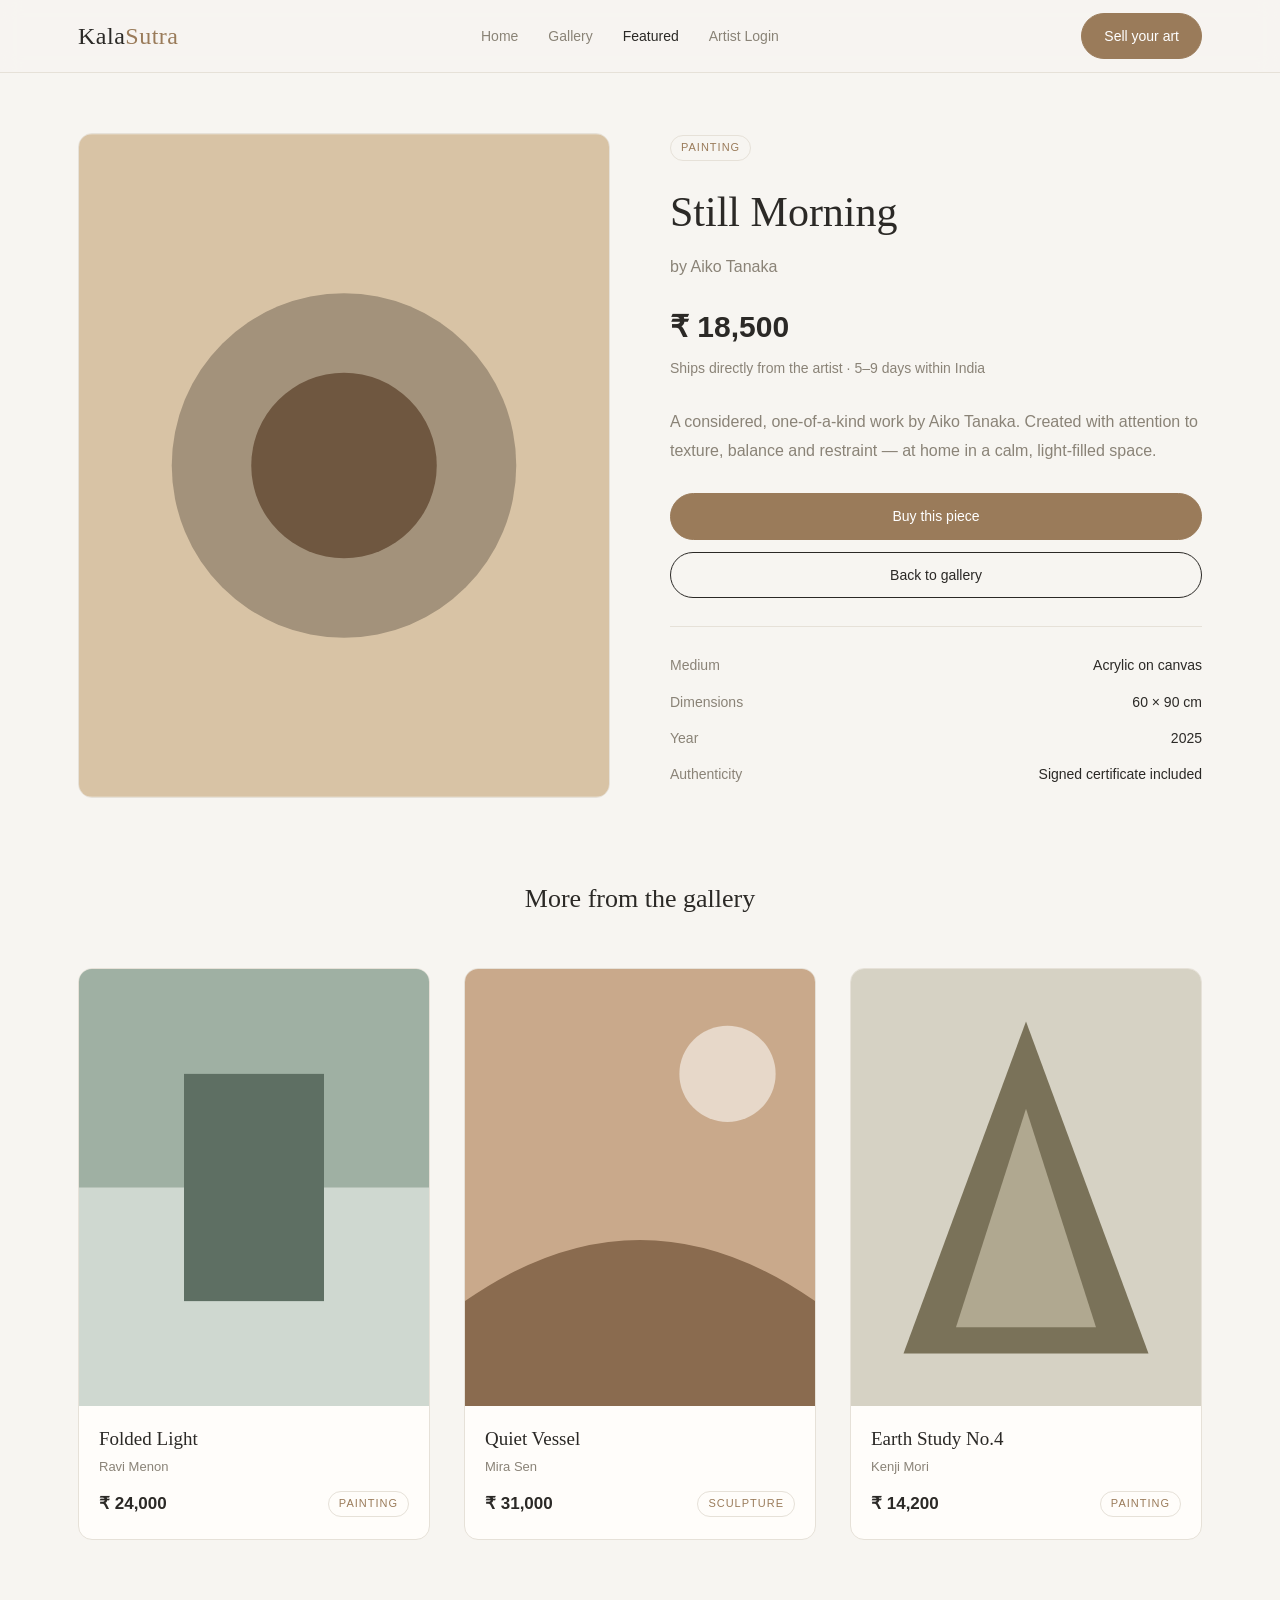
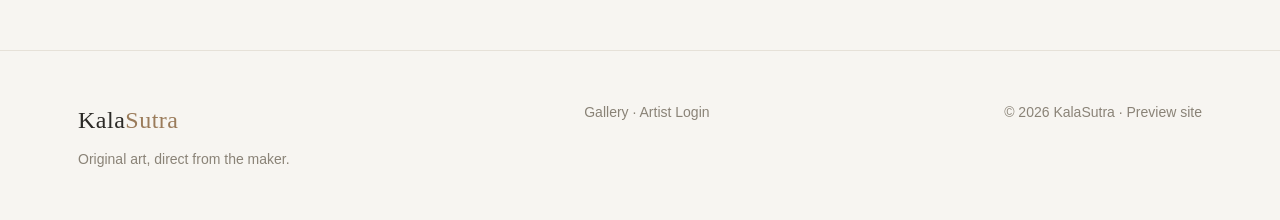
==== artwork.html @ 8b15df87 "Add files via upload" ====
<!DOCTYPE html>
<html lang="en">
<head>
<meta charset="UTF-8">
<meta name="viewport" content="width=device-width,initial-scale=1">
<title>Artwork — KalaSutra</title>
<link rel="stylesheet" href="styles.css">
</head>
<body>
<header class="site">
  <div class="wrap nav">
    <a href="index.html" class="brand">Kala<span>Sutra</span></a>
    <nav class="nav-links">
      <a href="index.html">Home</a>
      <a href="gallery.html">Gallery</a>
      <a href="artwork.html" class="active">Featured</a>
      <a href="login.html">Artist Login</a>
    </nav>
    <a href="login.html" class="btn primary">Sell your art</a>
  </div>
</header>

<div class="wrap">
  <div class="detail">
    <img class="art" id="img" alt="">
    <div class="info">
      <span class="tag" id="cat"></span>
      <h1 id="title"></h1>
      <div class="by" id="artist"></div>
      <div class="big-price" id="price"></div>
      <div class="ship">Ships directly from the artist · 5–9 days within India</div>
      <p class="desc" id="desc"></p>
      <a href="#" class="btn primary" style="width:100%;text-align:center" onclick="alert('This is a preview — checkout is not active yet.');return false;">Buy this piece</a>
      <a href="gallery.html" class="btn" style="width:100%;text-align:center;margin-top:12px">Back to gallery</a>
      <div class="specs">
        <div><span>Medium</span><span id="medium"></span></div>
        <div><span>Dimensions</span><span id="size"></span></div>
        <div><span>Year</span><span id="year"></span></div>
        <div><span>Authenticity</span><span>Signed certificate included</span></div>
      </div>
    </div>
  </div>

  <section class="section" style="padding-top:20px">
    <div class="section-head"><h2 style="font-size:26px">More from the gallery</h2></div>
    <div class="grid" id="more"></div>
  </section>
</div>

<footer class="site">
  <div class="wrap foot-grid">
    <div><div class="brand">Kala<span>Sutra</span></div><div>Original art, direct from the maker.</div></div>
    <div><a href="gallery.html">Gallery</a> · <a href="login.html">Artist Login</a></div>
    <div>© 2026 KalaSutra · Preview site</div>
  </div>
</footer>

<script src="art.js"></script>
<script>
  const id = parseInt(new URLSearchParams(location.search).get('id')) || 0;
  const a = ARTWORKS.find(x=>x.id===id) || ARTWORKS[0];
  document.getElementById('img').src = artSVG(a.id);
  document.getElementById('img').alt = a.title;
  document.getElementById('cat').textContent = a.cat;
  document.getElementById('title').textContent = a.title;
  document.getElementById('artist').textContent = "by " + a.artist;
  document.getElementById('price').textContent = a.price;
  document.getElementById('medium').textContent = a.medium;
  document.getElementById('size').textContent = a.size;
  document.getElementById('year').textContent = a.year;
  document.getElementById('desc').textContent = "A considered, one-of-a-kind work by " + a.artist + ". Created with attention to texture, balance and restraint — at home in a calm, light-filled space.";
  renderCards(document.getElementById('more'), ARTWORKS.filter(x=>x.id!==a.id).slice(0,3));
</script>
</body>
</html>
---- styles.css ----
:root{
  --bg:#f7f5f1;
  --surface:#fffdfa;
  --ink:#2b2926;
  --muted:#8a8377;
  --line:#e6e1d8;
  --accent:#9a7b5a;
  --accent-dark:#6f5740;
  --radius:14px;
  --shadow:0 1px 2px rgba(43,41,38,.04),0 8px 24px rgba(43,41,38,.05);
  --maxw:1180px;
  --font:"Helvetica Neue",-apple-system,BlinkMacSystemFont,"Segoe UI",Roboto,sans-serif;
  --serif:Georgia,"Times New Roman",serif;
}
*{box-sizing:border-box;margin:0;padding:0}
html{scroll-behavior:smooth}
body{font-family:var(--font);background:var(--bg);color:var(--ink);line-height:1.6;-webkit-font-smoothing:antialiased}
a{color:inherit;text-decoration:none}
img{max-width:100%;display:block}
.wrap{max-width:var(--maxw);margin:0 auto;padding:0 28px}

/* Header */
header.site{position:sticky;top:0;z-index:50;background:rgba(247,245,241,.82);backdrop-filter:blur(10px);border-bottom:1px solid var(--line)}
.nav{display:flex;align-items:center;justify-content:space-between;height:72px}
.brand{font-family:var(--serif);font-size:24px;letter-spacing:.5px;font-weight:400}
.brand span{color:var(--accent)}
.nav-links{display:flex;gap:30px;align-items:center}
.nav-links a{font-size:14px;color:var(--muted);transition:color .2s}
.nav-links a:hover,.nav-links a.active{color:var(--ink)}
.btn{display:inline-block;padding:11px 22px;border-radius:999px;font-size:14px;border:1px solid var(--ink);transition:all .2s;cursor:pointer;background:none}
.btn:hover{background:var(--ink);color:var(--bg)}
.btn.primary{background:var(--accent);border-color:var(--accent);color:#fff}
.btn.primary:hover{background:var(--accent-dark);border-color:var(--accent-dark)}
.menu-toggle{display:none;background:none;border:none;font-size:24px;cursor:pointer}

/* Hero */
.hero{padding:90px 0 70px;text-align:center}
.hero .eyebrow{font-size:13px;letter-spacing:3px;text-transform:uppercase;color:var(--accent);margin-bottom:22px}
.hero h1{font-family:var(--serif);font-weight:400;font-size:clamp(38px,6vw,68px);line-height:1.1;margin-bottom:24px}
.hero p{max-width:560px;margin:0 auto 36px;color:var(--muted);font-size:18px}
.hero-actions{display:flex;gap:14px;justify-content:center;flex-wrap:wrap}

/* Sections */
.section{padding:70px 0}
.section-head{text-align:center;margin-bottom:48px}
.section-head .eyebrow{font-size:12px;letter-spacing:3px;text-transform:uppercase;color:var(--accent);margin-bottom:12px}
.section-head h2{font-family:var(--serif);font-weight:400;font-size:34px}
.section-head p{color:var(--muted);margin-top:10px}

/* Art grid */
.grid{display:grid;grid-template-columns:repeat(3,1fr);gap:34px}
.card{background:var(--surface);border:1px solid var(--line);border-radius:var(--radius);overflow:hidden;transition:transform .25s,box-shadow .25s}
.card:hover{transform:translateY(-4px);box-shadow:var(--shadow)}
.art{aspect-ratio:4/5;width:100%;display:block}
.card-body{padding:18px 20px 22px}
.card-body .title{font-family:var(--serif);font-size:19px;margin-bottom:3px}
.card-body .artist{font-size:13px;color:var(--muted);margin-bottom:12px}
.card-body .row{display:flex;align-items:center;justify-content:space-between}
.price{font-size:17px;font-weight:600}
.tag{display:inline-block;font-size:11px;letter-spacing:1px;text-transform:uppercase;color:var(--accent);border:1px solid var(--line);border-radius:999px;padding:3px 10px}

/* How it works */
.steps{display:grid;grid-template-columns:repeat(3,1fr);gap:30px}
.step{text-align:center;padding:30px 22px;background:var(--surface);border:1px solid var(--line);border-radius:var(--radius)}
.step .num{font-family:var(--serif);font-size:40px;color:var(--accent);margin-bottom:10px}
.step h3{font-weight:600;font-size:18px;margin-bottom:8px}
.step p{color:var(--muted);font-size:14px}

/* Filters */
.filters{display:flex;gap:12px;flex-wrap:wrap;justify-content:center;margin-bottom:40px}
.chip{padding:9px 18px;border-radius:999px;border:1px solid var(--line);background:var(--surface);font-size:14px;color:var(--muted);cursor:pointer;transition:all .2s}
.chip:hover,.chip.active{background:var(--ink);color:var(--bg);border-color:var(--ink)}

/* Detail page */
.detail{display:grid;grid-template-columns:1fr 1fr;gap:60px;align-items:start;padding:60px 0}
.detail .art{aspect-ratio:4/5;border-radius:var(--radius);border:1px solid var(--line)}
.detail .info .tag{margin-bottom:18px}
.detail .info h1{font-family:var(--serif);font-weight:400;font-size:42px;margin-bottom:8px}
.detail .info .by{color:var(--muted);margin-bottom:24px}
.detail .info .big-price{font-size:30px;font-weight:600;margin-bottom:6px}
.detail .info .ship{color:var(--muted);font-size:14px;margin-bottom:28px}
.detail .desc{color:var(--muted);margin-bottom:28px;line-height:1.8}
.specs{border-top:1px solid var(--line);margin-top:28px;padding-top:20px}
.specs div{display:flex;justify-content:space-between;padding:7px 0;font-size:14px}
.specs span:first-child{color:var(--muted)}

/* Auth */
.auth-wrap{min-height:calc(100vh - 72px);display:flex;align-items:center;justify-content:center;padding:50px 20px}
.auth-card{background:var(--surface);border:1px solid var(--line);border-radius:var(--radius);padding:44px;width:100%;max-width:420px;box-shadow:var(--shadow)}
.auth-card h1{font-family:var(--serif);font-weight:400;font-size:30px;margin-bottom:6px;text-align:center}
.auth-card .sub{text-align:center;color:var(--muted);font-size:14px;margin-bottom:30px}
.field{margin-bottom:18px}
.field label{display:block;font-size:13px;color:var(--muted);margin-bottom:7px}
.field input,.field select,.field textarea{width:100%;padding:12px 14px;border:1px solid var(--line);border-radius:10px;background:var(--bg);font-size:15px;font-family:var(--font)}
.field input:focus,.field select:focus,.field textarea:focus{outline:none;border-color:var(--accent)}
.auth-card .btn{width:100%;text-align:center;margin-top:6px}
.auth-foot{text-align:center;font-size:13px;color:var(--muted);margin-top:22px}
.auth-foot a{color:var(--accent)}

/* Dashboard */
.dash-head{display:flex;align-items:center;justify-content:space-between;flex-wrap:wrap;gap:16px;padding:40px 0 10px}
.dash-head h1{font-family:var(--serif);font-weight:400;font-size:32px}
.stats{display:grid;grid-template-columns:repeat(4,1fr);gap:20px;margin:30px 0 50px}
.stat{background:var(--surface);border:1px solid var(--line);border-radius:var(--radius);padding:24px}
.stat .n{font-family:var(--serif);font-size:32px}
.stat .l{color:var(--muted);font-size:13px;margin-top:4px}
.listings{background:var(--surface);border:1px solid var(--line);border-radius:var(--radius);overflow:hidden}
.listings table{width:100%;border-collapse:collapse}
.listings th,.listings td{text-align:left;padding:16px 20px;font-size:14px;border-bottom:1px solid var(--line)}
.listings th{color:var(--muted);font-weight:500;font-size:12px;letter-spacing:1px;text-transform:uppercase}
.listings tr:last-child td{border-bottom:none}
.thumb{width:46px;height:56px;border-radius:8px;border:1px solid var(--line)}
.cell{display:flex;align-items:center;gap:14px}
.status{font-size:12px;padding:4px 12px;border-radius:999px}
.status.live{background:#e8f0e8;color:#3f6b45}
.status.sold{background:#f0e8e3;color:var(--accent-dark)}
.status.draft{background:#eceae5;color:var(--muted)}

/* Footer */
footer.site{border-top:1px solid var(--line);padding:50px 0;margin-top:40px;color:var(--muted);font-size:14px}
.foot-grid{display:flex;justify-content:space-between;flex-wrap:wrap;gap:24px}
.foot-grid .brand{color:var(--ink);margin-bottom:8px}
footer.site a:hover{color:var(--ink)}

.banner{background:var(--accent);color:#fff;text-align:center;font-size:13px;padding:9px;letter-spacing:.5px}

@media(max-width:860px){
  .grid,.steps,.stats{grid-template-columns:1fr 1fr}
  .detail{grid-template-columns:1fr;gap:30px}
  .nav-links{display:none}
  .menu-toggle{display:block}
}
@media(max-width:560px){
  .grid,.steps,.stats{grid-template-columns:1fr}
}
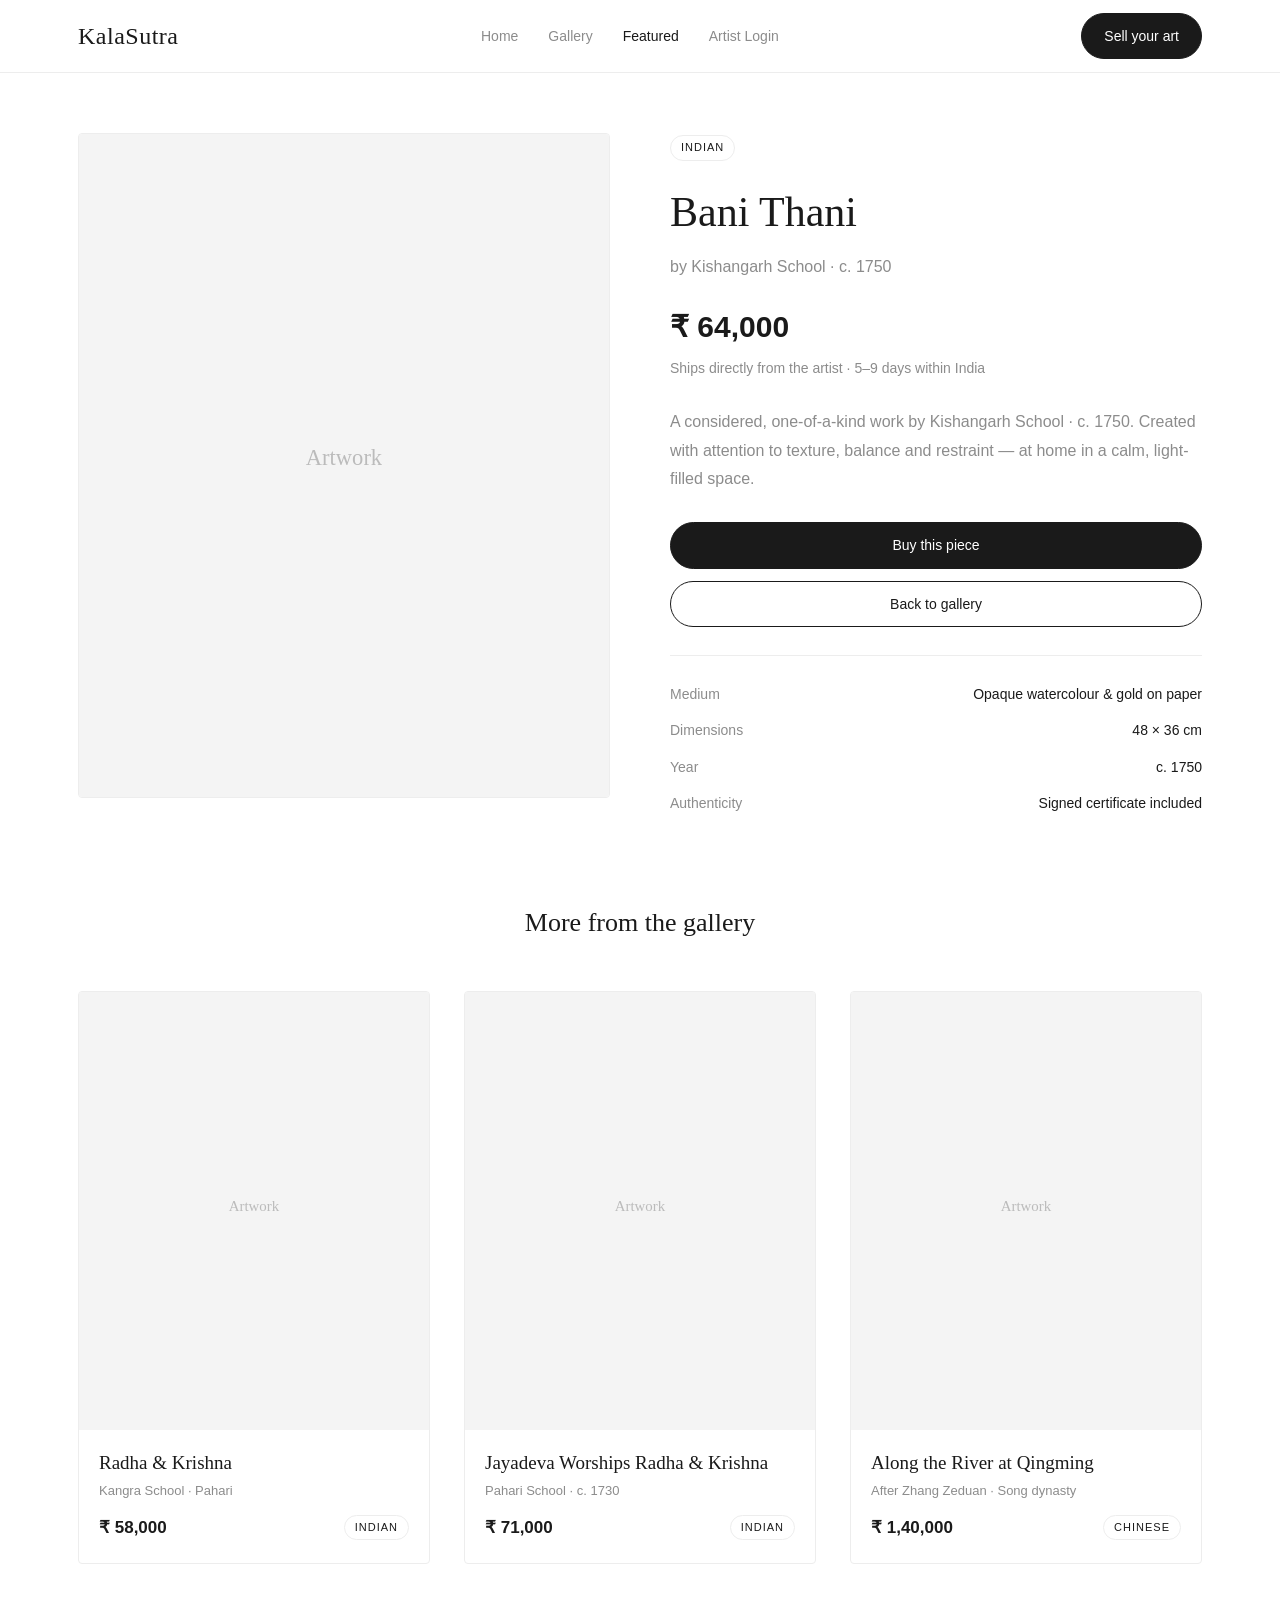
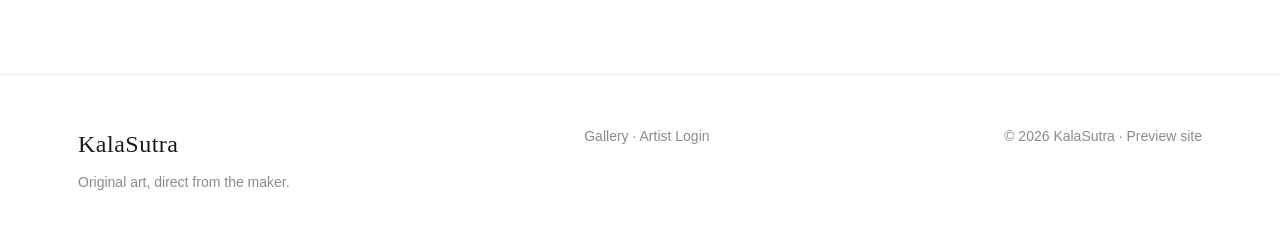
==== commit f04f8d7e: "Add files via upload" ====
--- a/artwork.html
+++ b/artwork.html
@@ -59,7 +59,9 @@
 <script>
   const id = parseInt(new URLSearchParams(location.search).get('id')) || 0;
   const a = ARTWORKS.find(x=>x.id===id) || ARTWORKS[0];
-  document.getElementById('img').src = artSVG(a.id);
+  var imgEl = document.getElementById('img');
+  imgEl.onerror = function(){ this.onerror=null; this.src=PLACEHOLDER; };
+  imgEl.src = imgURL(a.file);
   document.getElementById('img').alt = a.title;
   document.getElementById('cat').textContent = a.cat;
   document.getElementById('title').textContent = a.title;
--- a/styles.css
+++ b/styles.css
@@ -1,13 +1,13 @@
 :root{
-  --bg:#f7f5f1;
-  --surface:#fffdfa;
-  --ink:#2b2926;
-  --muted:#8a8377;
-  --line:#e6e1d8;
-  --accent:#9a7b5a;
-  --accent-dark:#6f5740;
-  --radius:14px;
-  --shadow:0 1px 2px rgba(43,41,38,.04),0 8px 24px rgba(43,41,38,.05);
+  --bg:#ffffff;
+  --surface:#ffffff;
+  --ink:#1a1a1a;
+  --muted:#8c8c8c;
+  --line:#ededed;
+  --accent:#1a1a1a;
+  --accent-dark:#000000;
+  --radius:4px;
+  --shadow:0 1px 2px rgba(0,0,0,.03),0 10px 30px rgba(0,0,0,.06);
   --maxw:1180px;
   --font:"Helvetica Neue",-apple-system,BlinkMacSystemFont,"Segoe UI",Roboto,sans-serif;
   --serif:Georgia,"Times New Roman",serif;
@@ -20,7 +20,7 @@
 .wrap{max-width:var(--maxw);margin:0 auto;padding:0 28px}
 
 /* Header */
-header.site{position:sticky;top:0;z-index:50;background:rgba(247,245,241,.82);backdrop-filter:blur(10px);border-bottom:1px solid var(--line)}
+header.site{position:sticky;top:0;z-index:50;background:rgba(255,255,255,.85);backdrop-filter:blur(12px);border-bottom:1px solid var(--line)}
 .nav{display:flex;align-items:center;justify-content:space-between;height:72px}
 .brand{font-family:var(--serif);font-size:24px;letter-spacing:.5px;font-weight:400}
 .brand span{color:var(--accent)}
@@ -35,7 +35,7 @@
 
 /* Hero */
 .hero{padding:90px 0 70px;text-align:center}
-.hero .eyebrow{font-size:13px;letter-spacing:3px;text-transform:uppercase;color:var(--accent);margin-bottom:22px}
+.hero .eyebrow{font-size:13px;letter-spacing:3px;text-transform:uppercase;color:var(--muted);margin-bottom:22px}
 .hero h1{font-family:var(--serif);font-weight:400;font-size:clamp(38px,6vw,68px);line-height:1.1;margin-bottom:24px}
 .hero p{max-width:560px;margin:0 auto 36px;color:var(--muted);font-size:18px}
 .hero-actions{display:flex;gap:14px;justify-content:center;flex-wrap:wrap}
@@ -43,7 +43,7 @@
 /* Sections */
 .section{padding:70px 0}
 .section-head{text-align:center;margin-bottom:48px}
-.section-head .eyebrow{font-size:12px;letter-spacing:3px;text-transform:uppercase;color:var(--accent);margin-bottom:12px}
+.section-head .eyebrow{font-size:12px;letter-spacing:3px;text-transform:uppercase;color:var(--muted);margin-bottom:12px}
 .section-head h2{font-family:var(--serif);font-weight:400;font-size:34px}
 .section-head p{color:var(--muted);margin-top:10px}
 
@@ -51,7 +51,7 @@
 .grid{display:grid;grid-template-columns:repeat(3,1fr);gap:34px}
 .card{background:var(--surface);border:1px solid var(--line);border-radius:var(--radius);overflow:hidden;transition:transform .25s,box-shadow .25s}
 .card:hover{transform:translateY(-4px);box-shadow:var(--shadow)}
-.art{aspect-ratio:4/5;width:100%;display:block}
+.art{aspect-ratio:4/5;width:100%;display:block;object-fit:cover;background:#f4f4f4}
 .card-body{padding:18px 20px 22px}
 .card-body .title{font-family:var(--serif);font-size:19px;margin-bottom:3px}
 .card-body .artist{font-size:13px;color:var(--muted);margin-bottom:12px}
@@ -62,7 +62,7 @@
 /* How it works */
 .steps{display:grid;grid-template-columns:repeat(3,1fr);gap:30px}
 .step{text-align:center;padding:30px 22px;background:var(--surface);border:1px solid var(--line);border-radius:var(--radius)}
-.step .num{font-family:var(--serif);font-size:40px;color:var(--accent);margin-bottom:10px}
+.step .num{font-family:var(--serif);font-size:40px;color:var(--ink);margin-bottom:10px}
 .step h3{font-weight:600;font-size:18px;margin-bottom:8px}
 .step p{color:var(--muted);font-size:14px}
 
@@ -73,7 +73,7 @@
 
 /* Detail page */
 .detail{display:grid;grid-template-columns:1fr 1fr;gap:60px;align-items:start;padding:60px 0}
-.detail .art{aspect-ratio:4/5;border-radius:var(--radius);border:1px solid var(--line)}
+.detail .art{aspect-ratio:4/5;border-radius:var(--radius);border:1px solid var(--line);object-fit:contain;background:#fff}
 .detail .info .tag{margin-bottom:18px}
 .detail .info h1{font-family:var(--serif);font-weight:400;font-size:42px;margin-bottom:8px}
 .detail .info .by{color:var(--muted);margin-bottom:24px}
@@ -109,7 +109,7 @@
 .listings th,.listings td{text-align:left;padding:16px 20px;font-size:14px;border-bottom:1px solid var(--line)}
 .listings th{color:var(--muted);font-weight:500;font-size:12px;letter-spacing:1px;text-transform:uppercase}
 .listings tr:last-child td{border-bottom:none}
-.thumb{width:46px;height:56px;border-radius:8px;border:1px solid var(--line)}
+.thumb{width:46px;height:56px;border-radius:4px;border:1px solid var(--line);object-fit:cover}
 .cell{display:flex;align-items:center;gap:14px}
 .status{font-size:12px;padding:4px 12px;border-radius:999px}
 .status.live{background:#e8f0e8;color:#3f6b45}
@@ -122,7 +122,7 @@
 .foot-grid .brand{color:var(--ink);margin-bottom:8px}
 footer.site a:hover{color:var(--ink)}
 
-.banner{background:var(--accent);color:#fff;text-align:center;font-size:13px;padding:9px;letter-spacing:.5px}
+.banner{background:#fafafa;color:var(--muted);text-align:center;font-size:12.5px;padding:9px;letter-spacing:1px;border-bottom:1px solid var(--line)}
 
 @media(max-width:860px){
   .grid,.steps,.stats{grid-template-columns:1fr 1fr}
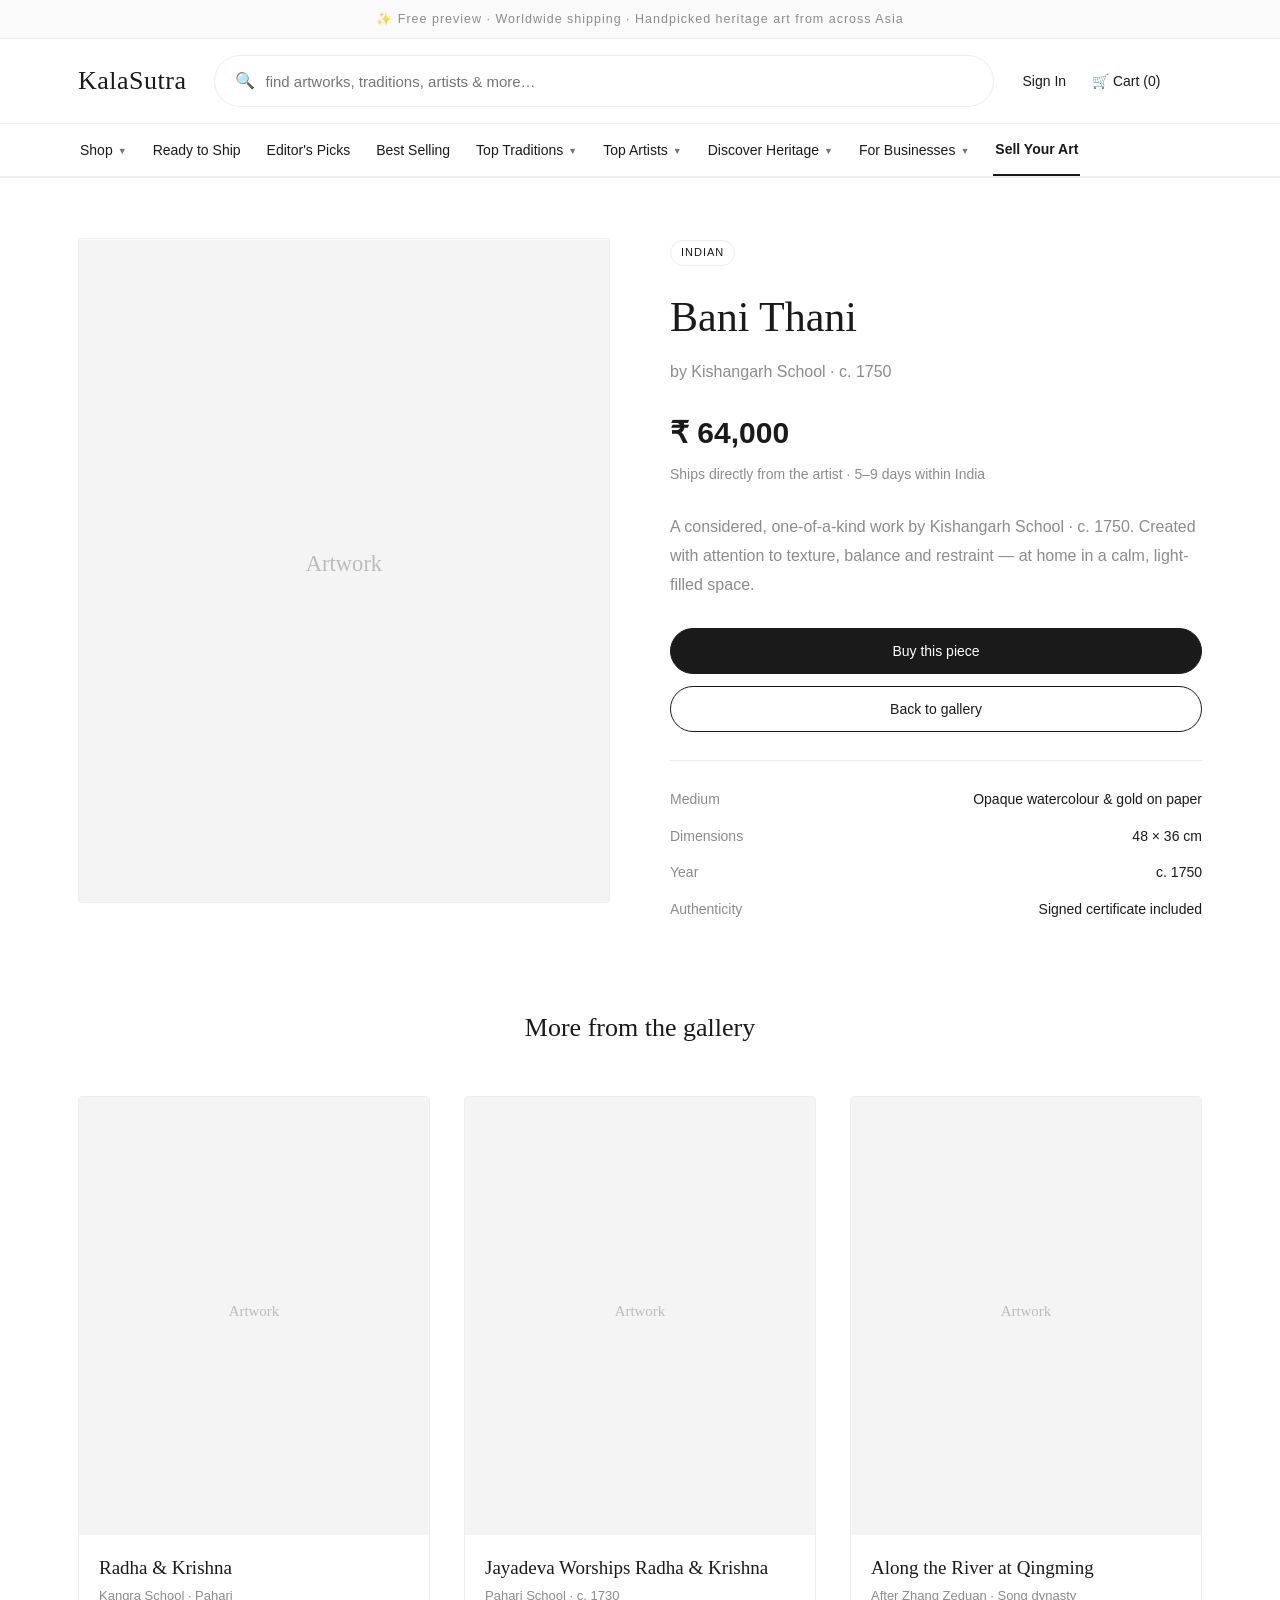
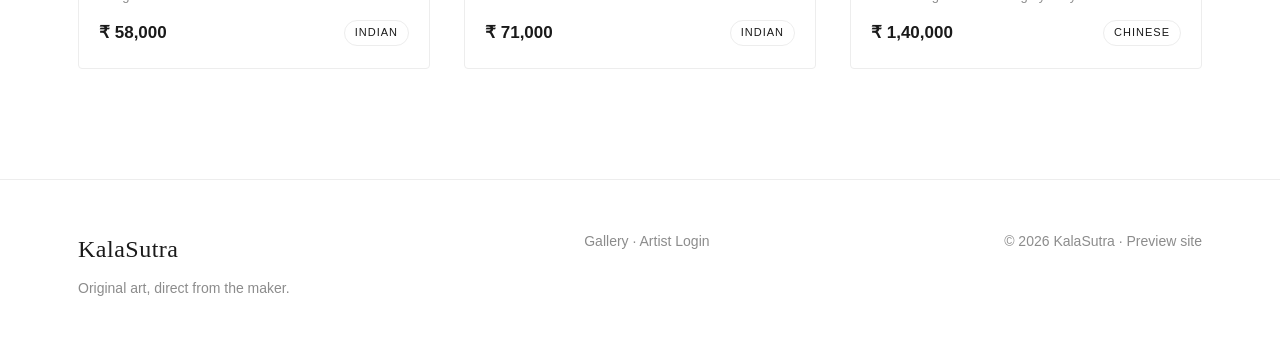
==== commit 74ba58df: "Add files via upload" ====
--- a/artwork.html
+++ b/artwork.html
@@ -7,18 +7,97 @@
 <link rel="stylesheet" href="styles.css">
 </head>
 <body>
-<header class="site">
-  <div class="wrap nav">
-    <a href="index.html" class="brand">Kala<span>Sutra</span></a>
-    <nav class="nav-links">
-      <a href="index.html">Home</a>
-      <a href="gallery.html">Gallery</a>
-      <a href="artwork.html" class="active">Featured</a>
-      <a href="login.html">Artist Login</a>
-    </nav>
-    <a href="login.html" class="btn primary">Sell your art</a>
-  </div>
-</header>
+<div id="kala-header"></div>
+<script>
+(function(){
+  var G="gallery.html";
+  var NAV=[
+    {label:"Shop",drop:[
+      {label:"All Artworks",href:G},
+      {label:"Indian Art",href:G+"?cat=Indian"},
+      {label:"Chinese Art",href:G+"?cat=Chinese"},
+      {label:"Buddhist Art",href:G+"?cat=Buddhist"},
+      {label:"Central Asian Art",href:G+"?cat=Central%20Asian"},
+      {label:"Shop by Budget",sub:[{label:"Under ₹ 50,000",href:G},{label:"₹ 50,000 – 1,00,000",href:G},{label:"Above ₹ 1,00,000",href:G}]},
+      {label:"Shop by Room",sub:[{label:"Living Room",href:G},{label:"Bedroom",href:G},{label:"Study / Office",href:G},{label:"Entryway",href:G}]},
+      {label:"Curated Art Sets",href:G},
+      {label:"Gifts & Souvenirs",href:G},
+      {label:"Gift Cards",href:"#"}
+    ]},
+    {label:"Ready to Ship",href:G},
+    {label:"Editor's Picks",href:G},
+    {label:"Best Selling",href:G},
+    {label:"Top Traditions",drop:[
+      {label:"Indian Miniatures",href:G+"?cat=Indian"},
+      {label:"Pahari Painting",href:G+"?cat=Indian"},
+      {label:"Kishangarh School",href:G+"?cat=Indian"},
+      {label:"Chinese Scrolls",href:G+"?cat=Chinese"},
+      {label:"Song Dynasty",href:G+"?cat=Chinese"},
+      {label:"Tibetan Thangka",href:G+"?cat=Buddhist"},
+      {label:"Mandala Art",href:G+"?cat=Buddhist"},
+      {label:"Bezeklik Murals",href:G+"?cat=Central%20Asian"},
+      {label:"More Traditions",href:G}
+    ]},
+    {label:"Top Artists",drop:[
+      {label:"Kishangarh School",href:G+"?cat=Indian"},
+      {label:"Kangra School",href:G+"?cat=Indian"},
+      {label:"Emperor Huizong",href:G+"?cat=Chinese"},
+      {label:"Li Gonglin",href:G+"?cat=Chinese"},
+      {label:"Tibetan Thangka Masters",href:G+"?cat=Buddhist"},
+      {label:"Bezeklik Workshop",href:G+"?cat=Central%20Asian"},
+      {label:"All Artists",href:G}
+    ]},
+    {label:"Discover Heritage",drop:[
+      {label:"Blog",href:"#"},
+      {label:"Guides",href:"#"},
+      {label:"Learn Indian Art",sub:[{label:"Miniature Painting",href:"#"},{label:"Thangka Tradition",href:"#"},{label:"Chinese Scroll Art",href:"#"}]},
+      {label:"News & Events",href:"#"},
+      {label:"Artists on KalaSutra",href:G},
+      {label:"Try Artworks in Your Room",href:"#"},
+      {label:"About Us",href:"#"}
+    ]},
+    {label:"For Businesses",drop:[
+      {label:"Architects & Designers",href:"#"},
+      {label:"Corporates & Businesses",href:"#"},
+      {label:"Schools & Colleges",href:"#"},
+      {label:"Exhibitions",href:"#"}
+    ]},
+    {label:"Sell Your Art",href:"login.html",cta:true}
+  ];
+  var here=(location.pathname.split('/').pop()||'index.html');
+  function itemHTML(it){
+    if(it.sub){
+      var subs=it.sub.map(function(s){return '<a href="'+s.href+'">'+s.label+'</a>';}).join('');
+      return '<div class="has-sub"><a href="#">'+it.label+'<span class="arr">›</span></a><div class="submenu">'+subs+'</div></div>';
+    }
+    return '<a href="'+it.href+'">'+it.label+'</a>';
+  }
+  function tabHTML(t){
+    var active=(t.href&&t.href.split('?')[0]===here)?' active':'';
+    var cls='tab'+active+(t.cta?' cta':'');
+    if(t.drop){
+      var menu=t.drop.map(itemHTML).join('');
+      return '<div class="'+cls+'"><span>'+t.label+'<span class="caret">▼</span></span><div class="menu">'+menu+'</div></div>';
+    }
+    return '<div class="'+cls+'"><a href="'+t.href+'">'+t.label+'</a></div>';
+  }
+  var html=
+    '<div class="promo">✨ Free preview · Worldwide shipping · Handpicked heritage art from across Asia</div>'+
+    '<header class="site">'+
+      '<div class="wrap topbar">'+
+        '<a href="index.html" class="brand">Kala<span>Sutra</span></a>'+
+        '<div class="searchbar">🔍 <input placeholder="find artworks, traditions, artists & more…"></div>'+
+        '<div class="account"><a href="login.html">Sign In</a><a href="#">🛒 Cart (0)</a></div>'+
+        '<button class="hamb" aria-label="Menu">☰</button>'+
+      '</div>'+
+      '<nav class="megabar"><div class="wrap">'+NAV.map(tabHTML).join('')+'</div></nav>'+
+    '</header>';
+  var mount=document.getElementById('kala-header');
+  if(mount){mount.innerHTML=html;}
+  var hamb=document.querySelector('.hamb'),bar=document.querySelector('.megabar');
+  if(hamb&&bar){hamb.addEventListener('click',function(){bar.classList.toggle('open');});}
+})();
+</script>
 
 <div class="wrap">
   <div class="detail">
--- a/styles.css
+++ b/styles.css
@@ -133,3 +133,51 @@
 @media(max-width:560px){
   .grid,.steps,.stats{grid-template-columns:1fr}
 }
+
+/* ===================== Mega navigation ===================== */
+.promo{background:#fafafa;color:var(--muted);text-align:center;font-size:12.5px;padding:9px;letter-spacing:1px;border-bottom:1px solid var(--line)}
+.promo a{color:var(--ink)}
+.topbar{display:flex;align-items:center;gap:28px;height:84px}
+.topbar .brand{font-family:var(--serif);font-size:26px;letter-spacing:.5px;white-space:nowrap}
+.topbar .brand span{color:var(--ink)}
+.searchbar{flex:1;display:flex;align-items:center;gap:10px;border:1px solid var(--line);border-radius:999px;padding:12px 20px;color:var(--muted);background:#fff;max-width:780px}
+.searchbar input{border:none;outline:none;background:none;font-size:15px;width:100%;font-family:var(--font);color:var(--ink)}
+.account{display:flex;align-items:center;gap:26px;white-space:nowrap;font-size:14px}
+.account a{color:var(--ink)}
+.account a:hover{color:var(--muted)}
+
+/* nav bar */
+.megabar{border-top:1px solid var(--line);border-bottom:1px solid var(--line);position:relative;z-index:60}
+.megabar .wrap{display:flex;flex-wrap:wrap;align-items:center;gap:4px 22px;min-height:50px}
+.tab{position:relative}
+.tab > a,.tab > span{display:inline-flex;align-items:center;gap:5px;font-size:14px;color:var(--ink);padding:14px 2px;cursor:pointer;white-space:nowrap}
+.tab > a:hover,.tab > span:hover,.tab.active > a{color:var(--muted)}
+.tab .caret{font-size:9px;opacity:.6;transform:translateY(1px)}
+.tab.cta > a{color:var(--ink);font-weight:600;border-bottom:2px solid var(--ink)}
+
+/* dropdown panel */
+.menu{position:absolute;top:100%;left:0;min-width:250px;background:#fff;border:1px solid var(--line);box-shadow:var(--shadow);border-radius:4px;padding:8px 0;opacity:0;visibility:hidden;transform:translateY(6px);transition:.16s;z-index:80}
+.tab:hover > .menu{opacity:1;visibility:visible;transform:translateY(0)}
+.menu a{display:flex;align-items:center;justify-content:space-between;gap:18px;padding:10px 20px;font-size:14px;color:var(--ink)}
+.menu a:hover{background:#f6f6f6}
+.menu .arr{color:var(--muted);font-size:11px}
+
+/* nested flyout */
+.has-sub{position:relative}
+.has-sub > .submenu{position:absolute;top:-9px;left:100%;min-width:220px;background:#fff;border:1px solid var(--line);box-shadow:var(--shadow);border-radius:4px;padding:8px 0;opacity:0;visibility:hidden;transition:.16s}
+.has-sub:hover > .submenu{opacity:1;visibility:visible}
+
+/* hamburger */
+.hamb{display:none;background:none;border:none;font-size:24px;cursor:pointer;margin-left:auto;color:var(--ink)}
+
+@media(max-width:980px){
+  .searchbar{display:none}
+  .hamb{display:block}
+  .megabar{display:none}
+  .megabar.open{display:block}
+  .megabar .wrap{flex-direction:column;align-items:stretch;gap:0;padding-top:6px;padding-bottom:10px}
+  .tab > a,.tab > span{padding:12px 2px;justify-content:space-between;width:100%}
+  .menu,.has-sub > .submenu{position:static;opacity:1;visibility:visible;transform:none;border:none;box-shadow:none;padding:0 0 6px 16px;min-width:0}
+  .tab .caret{display:none}
+}
+
